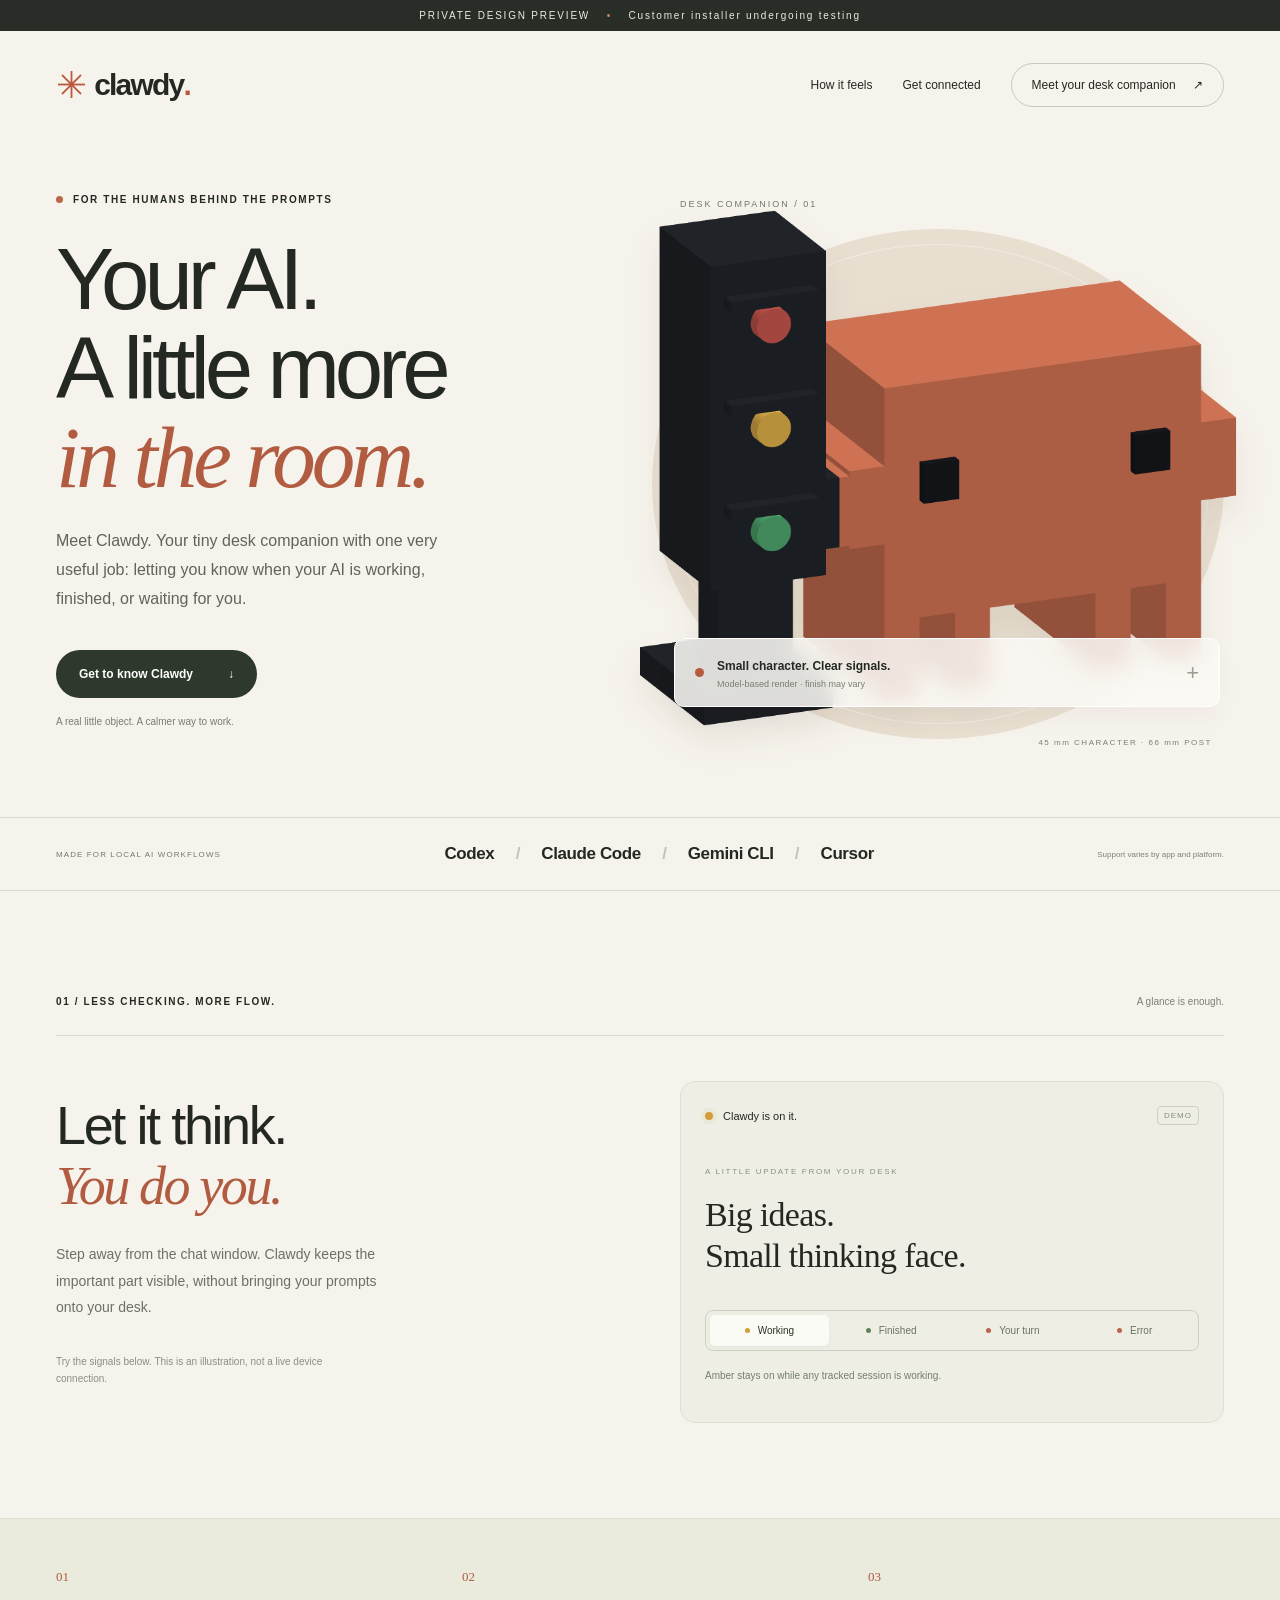
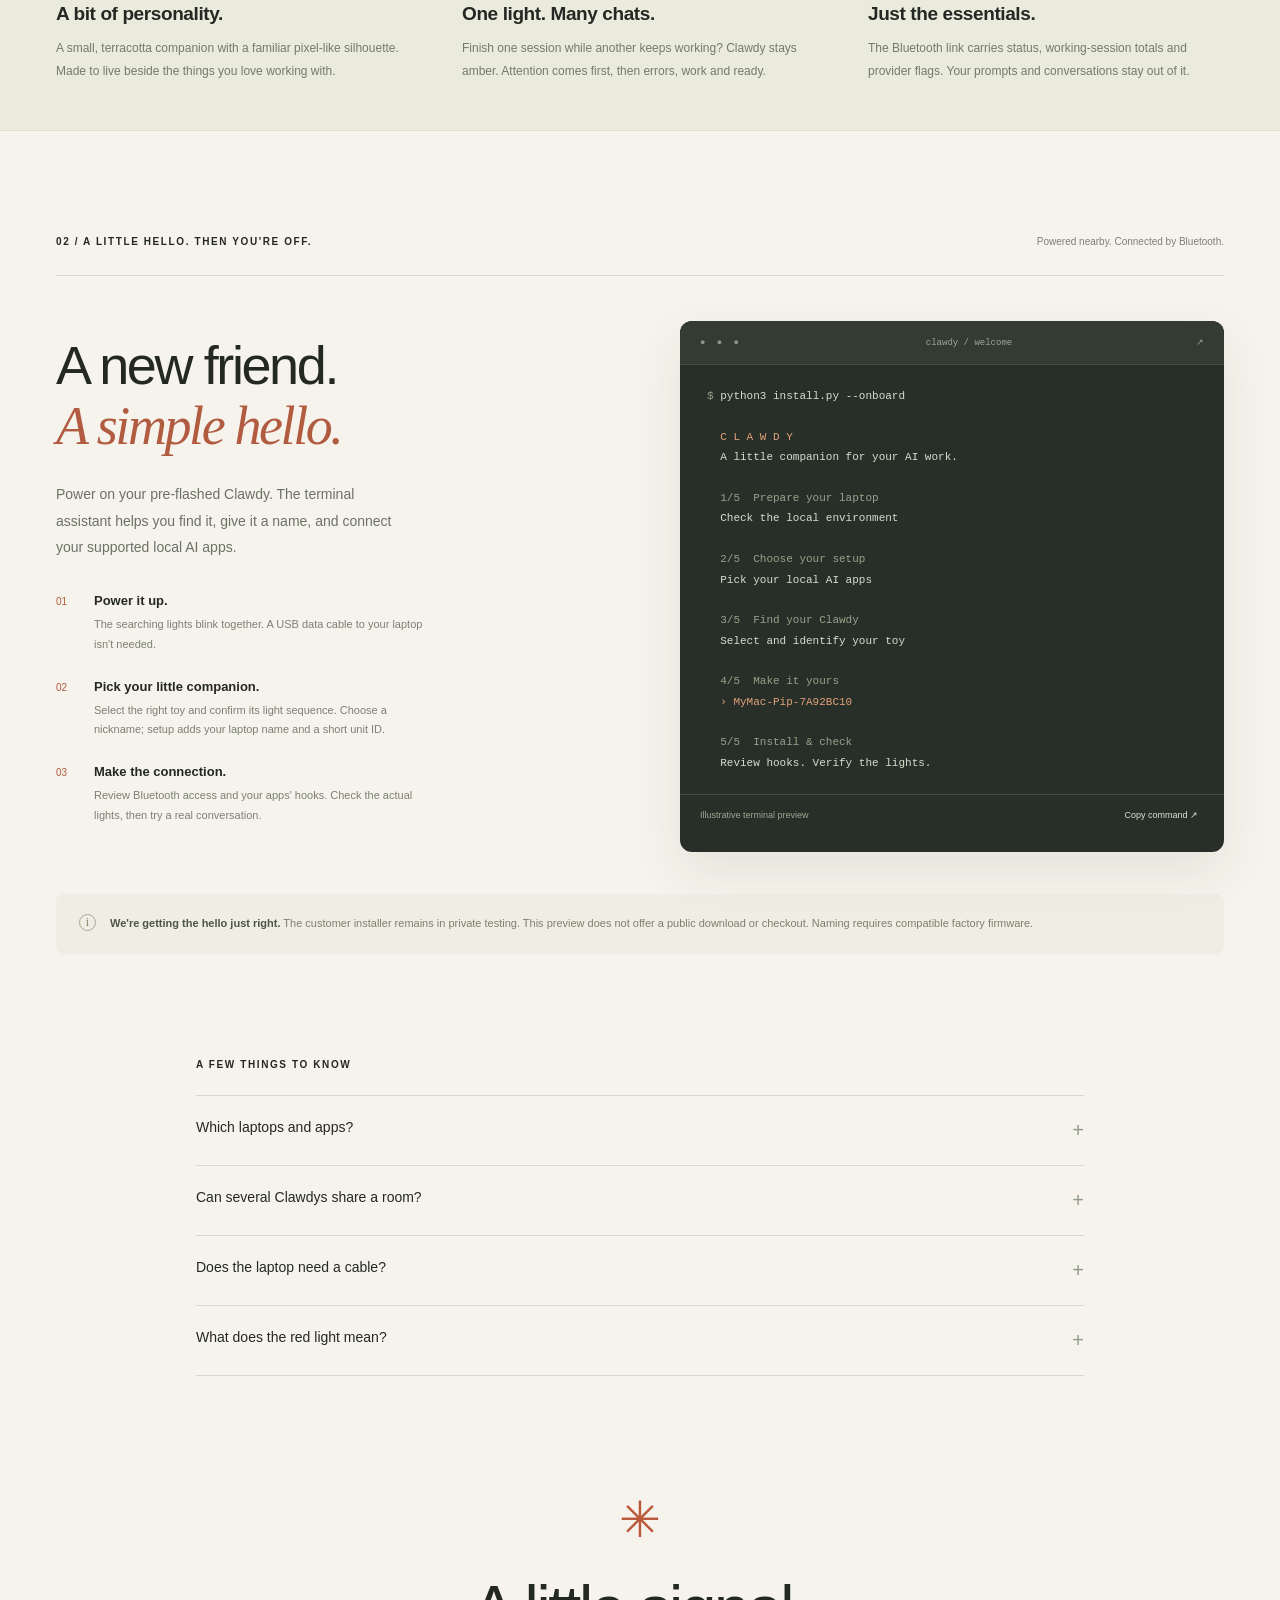
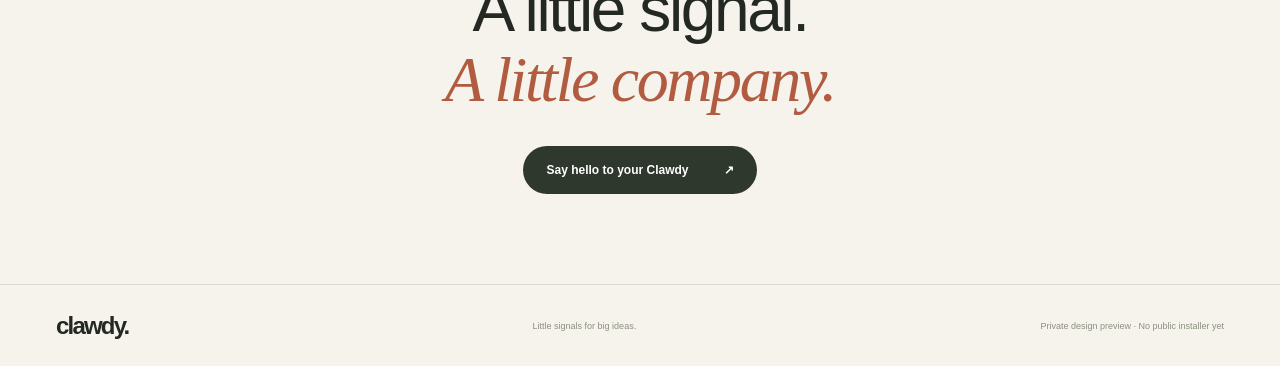
==== site/index.html @ 310bbdd7 "Prepare private Clawdy onboarding, reliable hooks, and accurate website preview" ====
<!doctype html>
<html lang="en">
<head>
  <meta charset="utf-8"><meta name="viewport" content="width=device-width,initial-scale=1">
  <meta name="description" content="Clawdy. A little desk companion that makes your local AI's status visible.">
  <title>Clawdy — A little company for the work.</title>
  <link rel="stylesheet" href="style.css"><script src="app.js" defer></script>
</head>
<body>
  <div class="preview-banner">PRIVATE DESIGN PREVIEW <span>•</span> Customer installer undergoing testing</div>
  <header class="nav wrap"><a class="brand" href="#" aria-label="Clawdy home"><span class="brand-mark" aria-hidden="true">✳</span> clawdy<span class="brand-period">.</span></a><nav aria-label="Main navigation"><a href="#signals">How it feels</a><a href="#setup">Get connected</a><a class="nav-button" href="#setup">Meet your desk companion <span>↗</span></a></nav></header>
  <main>
    <section class="hero wrap">
      <div class="hero-copy"><p class="eyebrow"><span class="tiny-signal"></span> FOR THE HUMANS BEHIND THE PROMPTS</p><h1>Your AI.<br>A little more<br><em>in the room.</em></h1><p class="intro">Meet Clawdy. Your tiny desk companion with one very useful job: letting you know when your AI is working, finished, or waiting for you.</p><a class="button primary" href="#signals">Get to know Clawdy <span>↓</span></a><p class="hero-note">A real little object. A calmer way to work.</p></div>
      <div class="product-stage"><div class="stage-disc"></div><span class="stage-edition">DESK COMPANION / 01</span><img class="product" src="assets/clawdy-hero.png" alt="The actual Clawdy model: a terracotta figure with black eyes and four short legs beside its black three-light post." width="1400" height="1200" fetchpriority="high"><div class="product-label"><span class="label-dot"></span><div><strong>Small character. Clear signals.</strong><small>Model-based render · finish may vary</small></div><span class="label-plus" aria-hidden="true">+</span></div><span class="stage-dimension">45 mm CHARACTER · 66 mm POST</span></div>
    </section>
    <div class="provider-strip wrap"><span>MADE FOR LOCAL AI WORKFLOWS</span><div>Codex <i>/</i> Claude Code <i>/</i> Gemini CLI <i>/</i> Cursor</div><small>Support varies by app and platform.</small></div>
    <section id="signals" class="signals wrap">
      <div class="section-top"><p class="eyebrow">01 / LESS CHECKING. MORE FLOW.</p><span class="small-caption">A glance is enough.</span></div>
      <div class="signal-layout"><div><h2>Let it think.<br><em>You do you.</em></h2><p class="section-copy">Step away from the chat window. Clawdy keeps the important part visible, without bringing your prompts onto your desk.</p><p class="demo-caption">Try the signals below. This is an illustration, not a live device connection.</p></div><div class="signal-demo"><div class="demo-head"><span class="status-dot amber" id="demo-dot"></span><span id="demo-label" role="status" aria-live="polite">Clawdy is on it.</span><span class="demo-tag">DEMO</span></div><div class="demo-message"><span class="terminal-label">A LITTLE UPDATE FROM YOUR DESK</span><p id="demo-message">Big ideas.<br>Small thinking face.</p></div><div class="signal-tabs" role="group" aria-label="Preview Clawdy signals"><button data-state="working" aria-pressed="true"><span class="status-dot amber"></span>Working</button><button data-state="done" aria-pressed="false"><span class="status-dot green"></span>Finished</button><button data-state="input" aria-pressed="false"><span class="status-dot red"></span>Your turn</button><button data-state="error" aria-pressed="false"><span class="status-dot red"></span>Error</button></div><p class="demo-detail" id="demo-detail">Amber stays on while any tracked session is working.</p></div></div>
    </section>
    <section class="detail-band"><div class="wrap detail-grid"><article><span>01</span><h3>A bit of personality.</h3><p>A small, terracotta companion with a familiar pixel-like silhouette. Made to live beside the things you love working with.</p></article><article><span>02</span><h3>One light. Many chats.</h3><p>Finish one session while another keeps working? Clawdy stays amber. Attention comes first, then errors, work and ready.</p></article><article><span>03</span><h3>Just the essentials.</h3><p>The Bluetooth link carries status, working-session totals and provider flags. Your prompts and conversations stay out of it.</p></article></div></section>
    <section id="setup" class="setup wrap"><div class="section-top"><p class="eyebrow">02 / A LITTLE HELLO. THEN YOU'RE OFF.</p><span class="small-caption">Powered nearby. Connected by Bluetooth.</span></div><div class="setup-layout"><div><h2>A new friend.<br><em>A simple hello.</em></h2><p class="section-copy">Power on your pre-flashed Clawdy. The terminal assistant helps you find it, give it a name, and connect your supported local AI apps.</p><ol class="setup-steps"><li><strong>Power it up.</strong><span>The searching lights blink together. A USB data cable to your laptop isn't needed.</span></li><li><strong>Pick your little companion.</strong><span>Select the right toy and confirm its light sequence. Choose a nickname; setup adds your laptop name and a short unit ID.</span></li><li><strong>Make the connection.</strong><span>Review Bluetooth access and your apps' hooks. Check the actual lights, then try a real conversation.</span></li></ol></div><div class="terminal"><div class="terminal-title"><span class="window-dots" aria-hidden="true">● ● ●</span><span>clawdy / welcome</span><span>↗</span></div><pre aria-label="Illustration of the setup assistant"><span class="term-muted">$</span> python3 install.py --onboard

<span class="term-orange">  C L A W D Y</span>
  A little companion for your AI work.

<span class="term-muted">  1/5  Prepare your laptop</span>
  Check the local environment

<span class="term-muted">  2/5  Choose your setup</span>
  Pick your local AI apps

<span class="term-muted">  3/5  Find your Clawdy</span>
  Select and identify your toy

<span class="term-muted">  4/5  Make it yours</span>
  <span class="term-orange">› MyMac-Pip-7A92BC10</span>

<span class="term-muted">  5/5  Install &amp; check</span>
  Review hooks. Verify the lights.
</pre><div class="terminal-bottom"><span>Illustrative terminal preview</span><button id="copy-command" aria-label="Copy onboarding command">Copy command ↗</button></div><p id="copy-feedback" class="copy-feedback" role="status"></p></div></div><div class="release-note"><span class="note-mark">i</span><p><strong>We're getting the hello just right.</strong> The customer installer remains in private testing. This preview does not offer a public download or checkout. Naming requires compatible factory firmware.</p></div></section>
    <section class="questions wrap"><p class="eyebrow">A FEW THINGS TO KNOW</p><details><summary>Which laptops and apps?</summary><p>macOS with the nRF52840 prototype and local Codex has physical evidence. Windows and the new customer onboarding flow still need acceptance testing. Claude Code, Gemini CLI and Cursor adapters have software coverage; live acceptance remains pending. Linux/WSL and ordinary AI browser chats are unsupported.</p></details><details><summary>Can several Clawdys share a room?</summary><p>Yes, the setup design assigns distinct names and checks each toy's hardware identity. You select and physically identify your toy. Only one laptop should control a unit at a time; release the old laptop before moving it.</p></details><details><summary>Does the laptop need a cable?</summary><p>A shipped, pre-flashed toy needs power, not a USB data connection to the laptop. Its exact power supply and board profile must be approved for that unit. Factory firmware installation and recovery are separate steps.</p></details><details><summary>What does the red light mean?</summary><p>Blinking red means a supported request for input or permission needs you. Solid red means an explicit error was reported. Hook support and attention signals vary by local application.</p></details></section>
    <section class="closing wrap"><span class="brand-mark" aria-hidden="true">✳</span><h2>A little signal.<br><em>A little company.</em></h2><a class="button primary" href="#setup">Say hello to your Clawdy <span>↗</span></a></section>
  </main>
  <footer class="wrap"><a class="brand" href="#">clawdy.</a><span>Little signals for big ideas.</span><span>Private design preview · No public installer yet</span></footer>
</body></html>
---- site/style.css ----
*{box-sizing:border-box}html{scroll-behavior:smooth;scroll-padding-top:28px}body{margin:0;background:#f6f3ec;color:#242823;font-family:"Avenir Next",Avenir,-apple-system,BlinkMacSystemFont,"Segoe UI",sans-serif;-webkit-font-smoothing:antialiased}a{color:inherit;text-decoration:none}button{font:inherit;cursor:pointer}button:focus-visible,a:focus-visible,summary:focus-visible{outline:3px solid #a9472c;outline-offset:5px}.wrap{max-width:1280px;margin:auto;padding:0 56px}.preview-banner{background:#292d27;color:#ececdf;text-align:center;font-size:10px;letter-spacing:1.8px;padding:10px 16px}.preview-banner span{color:#d88664;margin:0 12px}.nav{height:108px;display:flex;align-items:center;justify-content:space-between}.brand{font-size:30px;font-weight:750;letter-spacing:-1.8px;display:flex;align-items:center;gap:9px}.brand-mark{font-size:37px;color:#ba593b;font-weight:400}.brand-period{margin-left:-9px;color:#ba593b}nav{display:flex;align-items:center;gap:30px;font-size:12px}.nav-button{border:1px solid #c7c9be;border-radius:40px;padding:14px 20px}.nav-button span{margin-left:14px}.hero{display:grid;grid-template-columns:1fr 1fr;gap:24px;min-height:650px;padding-top:45px;padding-bottom:65px}.eyebrow{font-size:10px;letter-spacing:1.6px;font-weight:650;display:flex;gap:10px;align-items:center}.tiny-signal{height:7px;width:7px;display:inline-block;background:#bc6548;border-radius:50%}h1{font-size:clamp(60px,6.8vw,90px);font-weight:500;letter-spacing:-5px;line-height:1.02;margin:30px 0 25px}em{font-family:Georgia,"Times New Roman",serif;font-weight:400;color:#b15c41}h1 em{letter-spacing:-4px}.intro{max-width:390px;font-size:16px;line-height:1.8;color:#60645b}.button{display:inline-flex;align-items:center;gap:35px;border-radius:40px;padding:17px 23px;font-size:12px;font-weight:600}.primary{background:#2f382d;color:#fff}.primary:hover{background:#485341}.hero .button{margin-top:20px}.hero-note{font-size:10px;color:#7b7c71;margin-top:18px}.product-stage{position:relative;display:flex;align-items:center;justify-content:center;min-width:0}.stage-disc{width:100%;aspect-ratio:1;border-radius:50%;position:absolute;background:#e8dfd1;top:45px;max-height:510px}.stage-disc:after{content:"";position:absolute;inset:15px;border:1px solid #f6f3ec88;border-radius:50%}.product{position:relative;width:120%;height:auto;object-fit:contain;z-index:1;max-width:650px;filter:drop-shadow(0 18px 16px #43331e13)}.stage-edition{position:absolute;top:15px;left:28px;font-size:9px;letter-spacing:2px;z-index:2;color:#727669}.stage-dimension{position:absolute;right:12px;bottom:5px;letter-spacing:1.5px;font-size:8px;color:#7b7e73}.product-label{position:absolute;bottom:45px;left:22px;right:4px;padding:17px 20px;background:#fbfaf5de;backdrop-filter:blur(10px);border:1px solid #fff;border-radius:10px;display:flex;align-items:center;gap:13px;z-index:3;box-shadow:0 12px 25px #31281508}.product-label strong{font-size:12px;font-weight:600}.product-label small{display:block;font-size:9px;margin-top:5px;color:#7b7e72}.label-dot{width:9px;height:9px;border-radius:50%;background:#b45b3e}.label-plus{margin-left:auto;font-size:22px;color:#9b9d91}.provider-strip{border-top:1px solid #d7d8ce;border-bottom:1px solid #d7d8ce;display:flex;justify-content:space-between;align-items:center;padding-top:26px;padding-bottom:26px;gap:15px}.provider-strip>span{font-size:8px;letter-spacing:1.1px;color:#72786d}.provider-strip>div{font-size:17px;font-weight:550;letter-spacing:-.4px}.provider-strip i{font-style:normal;color:#c0c4b9;margin:0 17px}.provider-strip small{font-size:8px;color:#7b8175}.signals,.setup{padding-top:95px;padding-bottom:95px}.section-top{display:flex;justify-content:space-between;align-items:center;border-bottom:1px solid #d7d8ce;padding-bottom:18px;margin-bottom:45px}.small-caption{font-size:10px;color:#7a8074}h2{font-size:54px;line-height:1.1;font-weight:450;letter-spacing:-2.4px;margin:15px 0 25px}.section-copy{font-size:14px;line-height:1.9;max-width:340px;color:#6b7165}.signal-layout{display:grid;grid-template-columns:1fr 1fr;gap:80px}.demo-caption{font-size:10px;line-height:1.7;color:#8b8e82;max-width:310px;margin-top:32px}.signal-demo{background:#eeeee5;border:1px solid #dddfd2;border-radius:15px;padding:24px;align-self:center}.demo-head{display:flex;gap:10px;align-items:center;font-size:11px}.status-dot{display:inline-block;width:8px;height:8px;border-radius:50%;flex-shrink:0}.amber{background:#d39e39;box-shadow:0 0 0 4px #d39e3913}.green{background:#60815b;box-shadow:0 0 0 4px #60815b13}.red{background:#bc634a;box-shadow:0 0 0 4px #bc634a13}.blink{animation:blink 1.2s infinite}.demo-tag{font-size:8px;letter-spacing:1px;border:1px solid #cbd0c2;border-radius:4px;margin-left:auto;padding:4px 6px;color:#858b7c}.demo-message{padding:35px 0 28px}.terminal-label{font-size:8px;letter-spacing:1.7px;color:#8a927f}.demo-message p{font-family:Georgia,serif;font-size:34px;line-height:1.2;letter-spacing:-.7px;margin:17px 0 5px}.signal-tabs{display:flex;border:1px solid #cdd1c3;border-radius:8px;padding:4px;gap:3px}.signal-tabs button{border:0;background:transparent;color:#69735f;font-size:10px;border-radius:5px;padding:10px 9px;display:flex;align-items:center;justify-content:center;gap:8px;flex:1}.signal-tabs button[aria-pressed="true"]{background:#fbfbf6;color:#283324;box-shadow:0 2px 4px #00000008}.signal-tabs .status-dot{width:5px;height:5px;box-shadow:none}.demo-detail{font-size:10px;line-height:1.6;color:#757e6b;min-height:30px;margin:17px 0 0}.detail-band{background:#eaeadd;border-top:1px solid #dde0d1;border-bottom:1px solid #dde0d1}.detail-grid{display:grid;grid-template-columns:repeat(3,1fr);gap:50px;padding-top:48px;padding-bottom:48px}.detail-grid article>span{font-family:Georgia,serif;font-size:13px;color:#b15c41}.detail-grid h3{font-size:19px;letter-spacing:-.4px;font-weight:550;margin:18px 0 12px}.detail-grid p{font-size:12px;line-height:1.9;color:#747b69;margin:0}.setup-layout{display:grid;grid-template-columns:1fr 1fr;gap:80px}.setup-steps{list-style:none;counter-reset:steps;padding:0;margin:32px 0 0;max-width:370px}.setup-steps li{position:relative;padding-left:38px;margin-bottom:24px;counter-increment:steps}.setup-steps li:before{content:counter(steps,decimal-leading-zero);position:absolute;left:0;font-size:10px;color:#b15c41;top:3px}.setup-steps strong{display:block;font-size:13px;font-weight:600}.setup-steps li>span{display:block;font-size:11px;line-height:1.8;color:#7b8073;margin-top:7px}.terminal{align-self:center;border-radius:12px;background:#282f28;color:#d6dece;box-shadow:0 20px 50px #30332a15;overflow:hidden}.terminal-title{display:flex;justify-content:space-between;align-items:center;background:#343b32;border-bottom:1px solid #454d40;padding:16px 20px;font-size:9px;color:#9ca794;font-family:monospace}.window-dots{font-size:9px;letter-spacing:3px;color:#8d9884}.terminal pre{font:11px/1.85 ui-monospace,SFMono-Regular,Consolas,monospace;white-space:pre-wrap;padding:21px 27px;margin:0}.term-muted{color:#96a38b}.term-orange{color:#e4a17b}.terminal-bottom{display:flex;justify-content:space-between;padding:14px 20px;border-top:1px solid #454d40;font-size:9px;color:#9ca794;align-items:center}.terminal-bottom button{font-size:9px;color:#dbe2d3;border:0;background:none}.copy-feedback{font-size:10px;padding:0 20px;margin:0;min-height:17px;color:#e4a17b}.release-note{display:flex;align-items:flex-start;gap:14px;background:#efede4;border-radius:8px;padding:20px 23px;margin-top:42px}.note-mark{border:1px solid #aaa894;border-radius:50%;width:17px;height:17px;text-align:center;flex-shrink:0;font-family:Georgia;font-size:12px;color:#898971}.release-note p{font-size:11px;line-height:1.8;color:#7e806e;margin:0}.release-note strong{color:#4d5545;font-weight:600}.questions{padding-bottom:70px;max-width:1000px}.questions>.eyebrow{margin-bottom:25px}details{border-top:1px solid #d7d8ce}details:last-child{border-bottom:1px solid #d7d8ce}summary{padding:23px 0;cursor:pointer;font-size:14px;list-style:none;display:flex;justify-content:space-between}summary:after{content:"+";font-size:20px;font-weight:300;color:#929b87}details[open] summary:after{content:"−"}details>p{font-size:12px;line-height:1.9;color:#747d6b;max-width:650px;padding:0 30px 22px 0;margin:0}.closing{text-align:center;padding-top:45px;padding-bottom:90px}.closing .brand-mark{font-size:50px}.closing h2{font-size:64px;margin:25px 0 30px}footer{border-top:1px solid #d7d8ce;padding-top:27px!important;padding-bottom:27px!important;display:flex;align-items:center;justify-content:space-between;gap:20px}footer .brand{font-size:24px}footer>span{font-size:9px;color:#8a8f7f}@keyframes blink{50%{opacity:.25}}@media(min-width:1450px){.hero{min-height:700px}}@media(max-width:950px){.wrap{padding-left:30px;padding-right:30px}nav{gap:20px}.nav-button{display:none}.hero{gap:0;min-height:590px}.hero h1{font-size:66px}.hero .intro{font-size:14px}.product-label{left:0;bottom:65px}.provider-strip{flex-wrap:wrap}.provider-strip>div{font-size:15px}.provider-strip i{margin:0 9px}.signal-layout,.setup-layout{gap:35px}h2{font-size:44px}.signal-tabs button{font-size:9px;padding:10px 6px;gap:5px}.detail-grid{gap:25px}.terminal pre{font-size:10px;padding:20px}.stage-disc{top:100px}.stage-edition{top:55px;left:15px}}@media(max-width:650px){.wrap{padding-left:23px;padding-right:23px}.preview-banner{font-size:8px;letter-spacing:1px}.nav{height:85px}.brand{font-size:27px}nav{font-size:10px;gap:18px}.hero{grid-template-columns:1fr;padding-top:20px;padding-bottom:30px}.hero h1{font-size:66px;letter-spacing:-4px;line-height:1.04;margin-top:23px}.hero h1 em{letter-spacing:-3px}.intro{max-width:340px}.hero-copy{position:relative;z-index:2}.product-stage{min-height:410px;margin-top:20px}.stage-disc{width:95%;max-width:400px;top:15px}.product{width:112%;max-width:480px}.stage-edition{top:5px;left:5px;font-size:8px}.product-label{bottom:35px;left:5px;right:5px}.stage-dimension{bottom:8px}.provider-strip{display:block;text-align:center;padding-top:23px;padding-bottom:23px}.provider-strip>span{display:block;margin-bottom:16px}.provider-strip>div{font-size:14px}.provider-strip small{display:block;margin-top:12px}.signals,.setup{padding-top:55px;padding-bottom:55px}.small-caption{display:none}.section-top{margin-bottom:25px;padding-bottom:15px}.eyebrow{font-size:8px;letter-spacing:1.2px}.signal-layout,.setup-layout{grid-template-columns:1fr;gap:28px}h2{font-size:46px}.section-copy{max-width:100%}.demo-caption{margin-top:20px}.signal-demo{padding:20px}.demo-message p{font-size:33px}.detail-grid{grid-template-columns:1fr;gap:30px;padding-top:35px;padding-bottom:35px}.detail-grid article{position:relative;padding-left:35px}.detail-grid article>span{position:absolute;left:0;top:4px}.detail-grid h3{margin-top:0;font-size:18px}.terminal pre{font-size:11px;padding:23px}.setup-steps{max-width:none}.release-note{padding:18px;margin-top:28px}.questions{padding-bottom:35px}summary{font-size:13px}.closing{padding-top:25px;padding-bottom:60px}.closing h2{font-size:48px}footer{flex-wrap:wrap;padding-top:23px!important;padding-bottom:23px!important}footer>span:last-child{width:100%;font-size:8px}.button{padding:16px 21px}}@media(prefers-reduced-motion:reduce){html{scroll-behavior:auto}.blink{animation:none}}
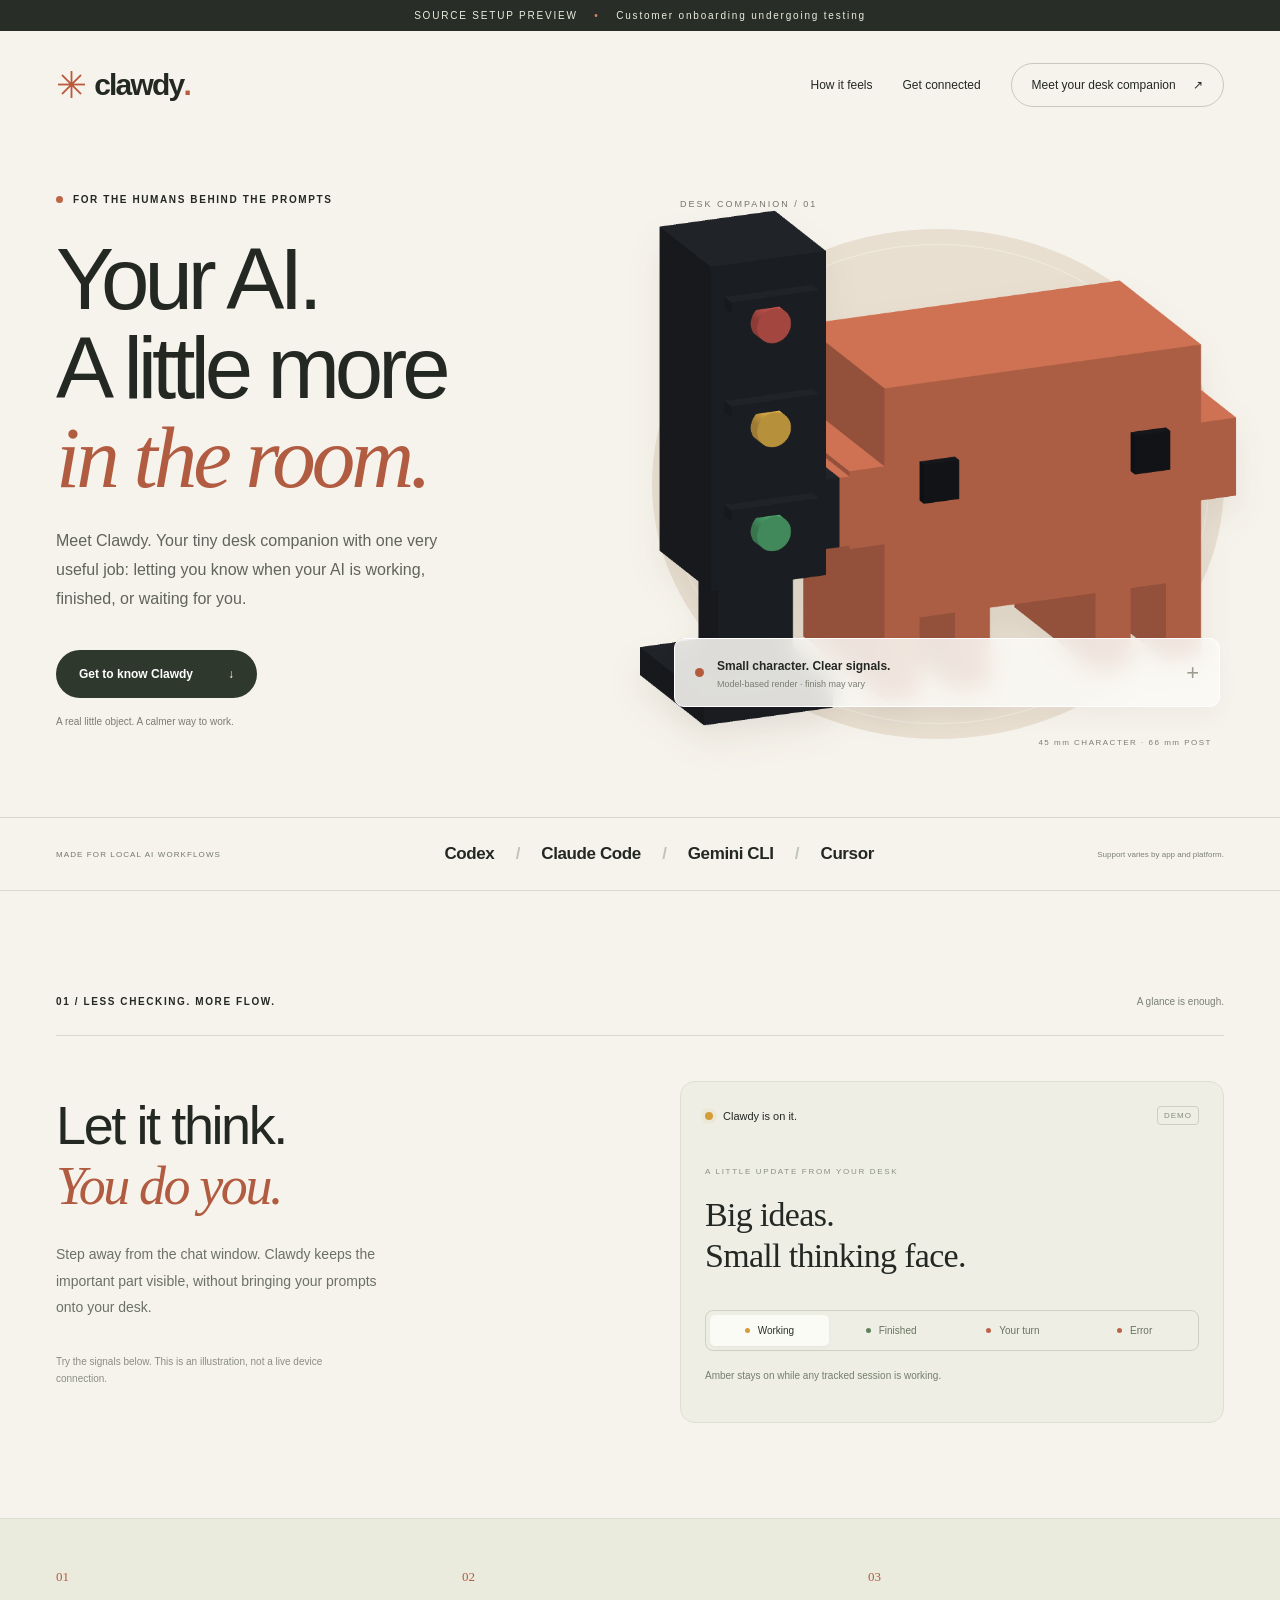
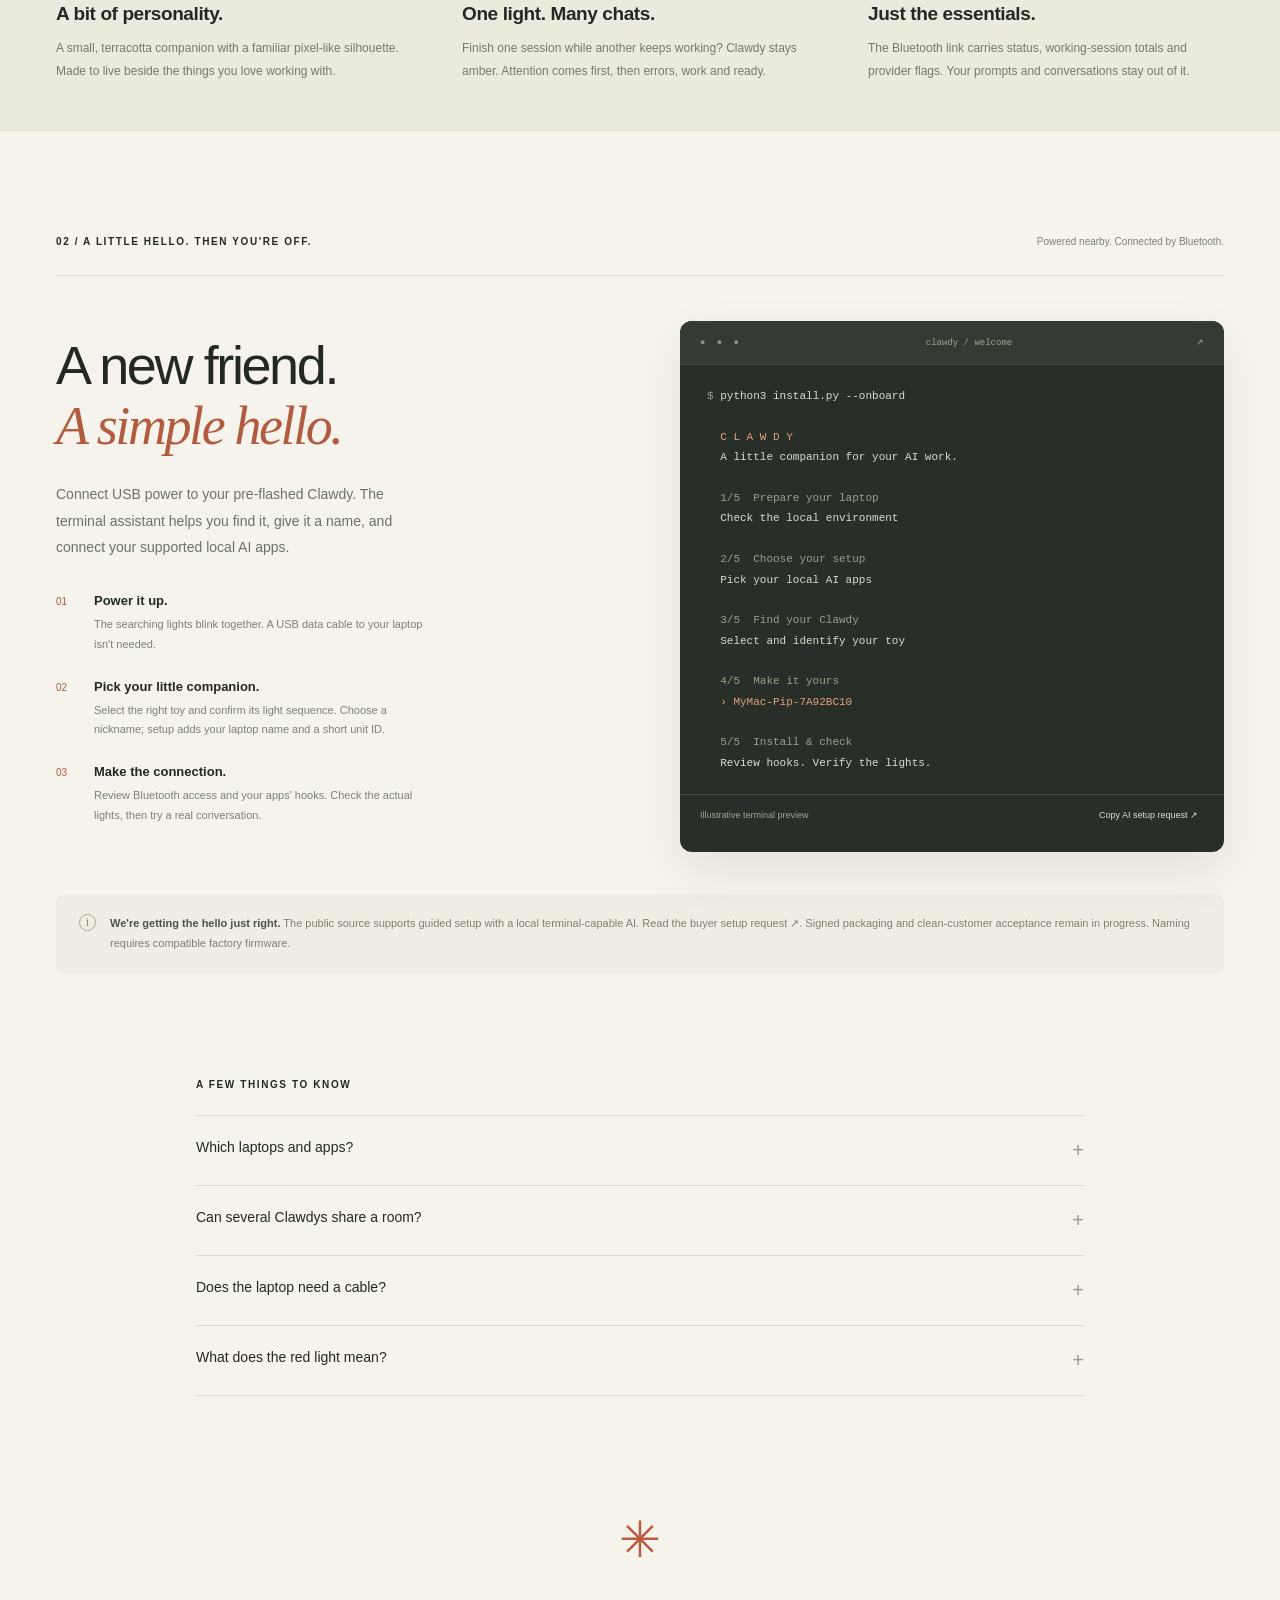
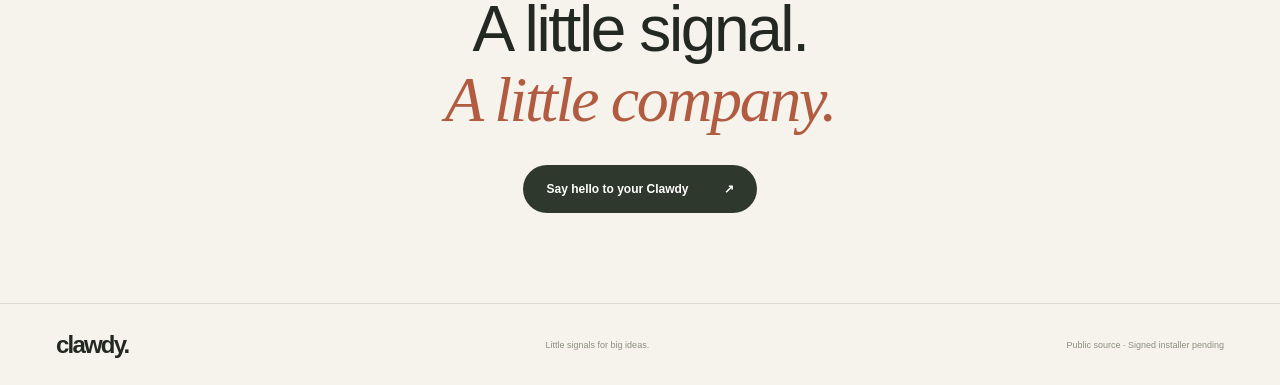
==== commit 3439cc39: "Enable AI-assisted Clawdy setup and standardize USB power" ====
--- a/site/index.html
+++ b/site/index.html
@@ -7,7 +7,7 @@
   <link rel="stylesheet" href="style.css"><script src="app.js" defer></script>
 </head>
 <body>
-  <div class="preview-banner">PRIVATE DESIGN PREVIEW <span>•</span> Customer installer undergoing testing</div>
+  <div class="preview-banner">SOURCE SETUP PREVIEW <span>•</span> Customer onboarding undergoing testing</div>
   <header class="nav wrap"><a class="brand" href="#" aria-label="Clawdy home"><span class="brand-mark" aria-hidden="true">✳</span> clawdy<span class="brand-period">.</span></a><nav aria-label="Main navigation"><a href="#signals">How it feels</a><a href="#setup">Get connected</a><a class="nav-button" href="#setup">Meet your desk companion <span>↗</span></a></nav></header>
   <main>
     <section class="hero wrap">
@@ -20,7 +20,7 @@
       <div class="signal-layout"><div><h2>Let it think.<br><em>You do you.</em></h2><p class="section-copy">Step away from the chat window. Clawdy keeps the important part visible, without bringing your prompts onto your desk.</p><p class="demo-caption">Try the signals below. This is an illustration, not a live device connection.</p></div><div class="signal-demo"><div class="demo-head"><span class="status-dot amber" id="demo-dot"></span><span id="demo-label" role="status" aria-live="polite">Clawdy is on it.</span><span class="demo-tag">DEMO</span></div><div class="demo-message"><span class="terminal-label">A LITTLE UPDATE FROM YOUR DESK</span><p id="demo-message">Big ideas.<br>Small thinking face.</p></div><div class="signal-tabs" role="group" aria-label="Preview Clawdy signals"><button data-state="working" aria-pressed="true"><span class="status-dot amber"></span>Working</button><button data-state="done" aria-pressed="false"><span class="status-dot green"></span>Finished</button><button data-state="input" aria-pressed="false"><span class="status-dot red"></span>Your turn</button><button data-state="error" aria-pressed="false"><span class="status-dot red"></span>Error</button></div><p class="demo-detail" id="demo-detail">Amber stays on while any tracked session is working.</p></div></div>
     </section>
     <section class="detail-band"><div class="wrap detail-grid"><article><span>01</span><h3>A bit of personality.</h3><p>A small, terracotta companion with a familiar pixel-like silhouette. Made to live beside the things you love working with.</p></article><article><span>02</span><h3>One light. Many chats.</h3><p>Finish one session while another keeps working? Clawdy stays amber. Attention comes first, then errors, work and ready.</p></article><article><span>03</span><h3>Just the essentials.</h3><p>The Bluetooth link carries status, working-session totals and provider flags. Your prompts and conversations stay out of it.</p></article></div></section>
-    <section id="setup" class="setup wrap"><div class="section-top"><p class="eyebrow">02 / A LITTLE HELLO. THEN YOU'RE OFF.</p><span class="small-caption">Powered nearby. Connected by Bluetooth.</span></div><div class="setup-layout"><div><h2>A new friend.<br><em>A simple hello.</em></h2><p class="section-copy">Power on your pre-flashed Clawdy. The terminal assistant helps you find it, give it a name, and connect your supported local AI apps.</p><ol class="setup-steps"><li><strong>Power it up.</strong><span>The searching lights blink together. A USB data cable to your laptop isn't needed.</span></li><li><strong>Pick your little companion.</strong><span>Select the right toy and confirm its light sequence. Choose a nickname; setup adds your laptop name and a short unit ID.</span></li><li><strong>Make the connection.</strong><span>Review Bluetooth access and your apps' hooks. Check the actual lights, then try a real conversation.</span></li></ol></div><div class="terminal"><div class="terminal-title"><span class="window-dots" aria-hidden="true">● ● ●</span><span>clawdy / welcome</span><span>↗</span></div><pre aria-label="Illustration of the setup assistant"><span class="term-muted">$</span> python3 install.py --onboard
+    <section id="setup" class="setup wrap"><div class="section-top"><p class="eyebrow">02 / A LITTLE HELLO. THEN YOU'RE OFF.</p><span class="small-caption">Powered nearby. Connected by Bluetooth.</span></div><div class="setup-layout"><div><h2>A new friend.<br><em>A simple hello.</em></h2><p class="section-copy">Connect USB power to your pre-flashed Clawdy. The terminal assistant helps you find it, give it a name, and connect your supported local AI apps.</p><ol class="setup-steps"><li><strong>Power it up.</strong><span>The searching lights blink together. A USB data cable to your laptop isn't needed.</span></li><li><strong>Pick your little companion.</strong><span>Select the right toy and confirm its light sequence. Choose a nickname; setup adds your laptop name and a short unit ID.</span></li><li><strong>Make the connection.</strong><span>Review Bluetooth access and your apps' hooks. Check the actual lights, then try a real conversation.</span></li></ol></div><div class="terminal"><div class="terminal-title"><span class="window-dots" aria-hidden="true">● ● ●</span><span>clawdy / welcome</span><span>↗</span></div><pre aria-label="Illustration of the setup assistant"><span class="term-muted">$</span> python3 install.py --onboard
 
 <span class="term-orange">  C L A W D Y</span>
   A little companion for your AI work.
@@ -39,9 +39,9 @@
 
 <span class="term-muted">  5/5  Install &amp; check</span>
   Review hooks. Verify the lights.
-</pre><div class="terminal-bottom"><span>Illustrative terminal preview</span><button id="copy-command" aria-label="Copy onboarding command">Copy command ↗</button></div><p id="copy-feedback" class="copy-feedback" role="status"></p></div></div><div class="release-note"><span class="note-mark">i</span><p><strong>We're getting the hello just right.</strong> The customer installer remains in private testing. This preview does not offer a public download or checkout. Naming requires compatible factory firmware.</p></div></section>
+</pre><div class="terminal-bottom"><span>Illustrative terminal preview</span><button id="copy-command" aria-label="Copy AI setup request">Copy AI setup request ↗</button></div><p id="copy-feedback" class="copy-feedback" role="status"></p></div></div><div class="release-note"><span class="note-mark">i</span><p><strong>We're getting the hello just right.</strong> The public source supports guided setup with a local terminal-capable AI. <a href="https://github.com/alfonsoforcen3/TrafficLights_Arduino#set-up-your-clawdy-with-your-ai">Read the buyer setup request ↗</a>. Signed packaging and clean-customer acceptance remain in progress. Naming requires compatible factory firmware.</p></div></section>
     <section class="questions wrap"><p class="eyebrow">A FEW THINGS TO KNOW</p><details><summary>Which laptops and apps?</summary><p>macOS with the nRF52840 prototype and local Codex has physical evidence. Windows and the new customer onboarding flow still need acceptance testing. Claude Code, Gemini CLI and Cursor adapters have software coverage; live acceptance remains pending. Linux/WSL and ordinary AI browser chats are unsupported.</p></details><details><summary>Can several Clawdys share a room?</summary><p>Yes, the setup design assigns distinct names and checks each toy's hardware identity. You select and physically identify your toy. Only one laptop should control a unit at a time; release the old laptop before moving it.</p></details><details><summary>Does the laptop need a cable?</summary><p>A shipped, pre-flashed toy needs power, not a USB data connection to the laptop. Its exact power supply and board profile must be approved for that unit. Factory firmware installation and recovery are separate steps.</p></details><details><summary>What does the red light mean?</summary><p>Blinking red means a supported request for input or permission needs you. Solid red means an explicit error was reported. Hook support and attention signals vary by local application.</p></details></section>
     <section class="closing wrap"><span class="brand-mark" aria-hidden="true">✳</span><h2>A little signal.<br><em>A little company.</em></h2><a class="button primary" href="#setup">Say hello to your Clawdy <span>↗</span></a></section>
   </main>
-  <footer class="wrap"><a class="brand" href="#">clawdy.</a><span>Little signals for big ideas.</span><span>Private design preview · No public installer yet</span></footer>
+  <footer class="wrap"><a class="brand" href="#">clawdy.</a><span>Little signals for big ideas.</span><span>Public source · Signed installer pending</span></footer>
 </body></html>
